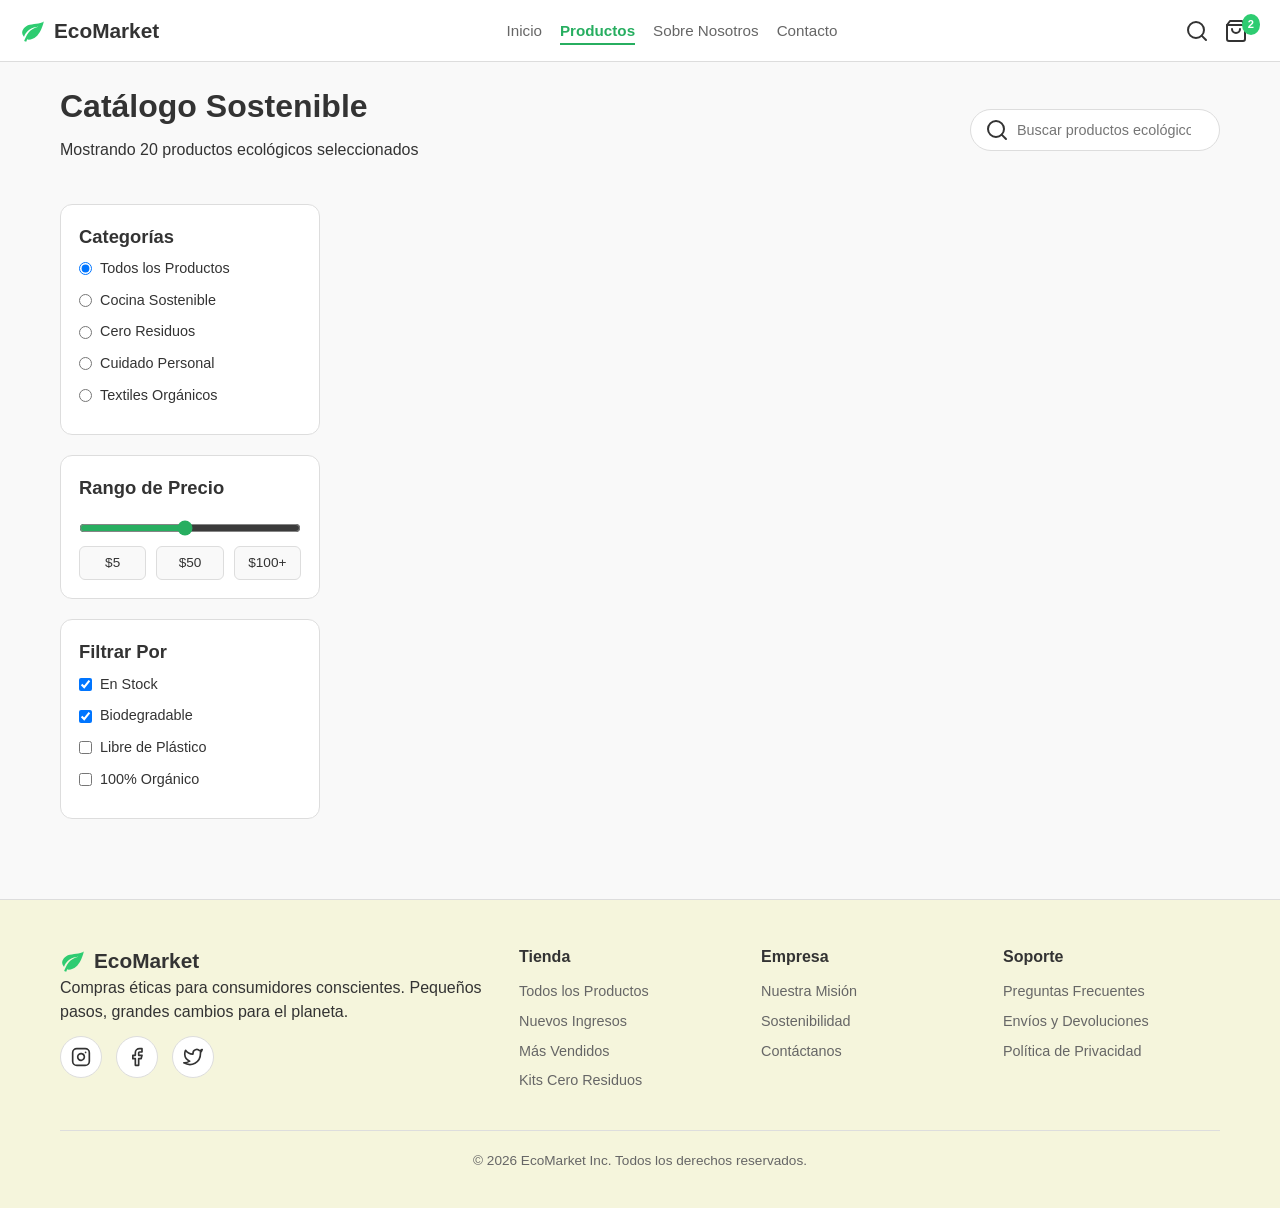
==== views/productos.html @ 3bf59def "feat: add catalog layout with sticky filter sidebar" ====
<!DOCTYPE html>
<html lang="es">
<head>
  <meta charset="UTF-8">
  <meta name="viewport" content="width=device-width, initial-scale=1.0">
  <title>Catálogo de Productos - EcoMarket</title>
  <!-- hojas de estilo -->
  <link rel="stylesheet" href="../css/main.css">
  <link rel="stylesheet" href="../css/layout.css">
  <link rel="stylesheet" href="../css/components.css">
  <link rel="stylesheet" href="../css/animations.css">
</head>
<body>

  <!-- cabecera principal -->
  <header class="cabecera">
    <a href="../index.html" class="logo">
      <img src="../img/icons/hoja.svg" alt="Logo EcoMarket">
      <span>EcoMarket</span>
    </a>

    <!-- menu principal -->
    <nav>
      <ul class="menu">
        <li><a href="../index.html">Inicio</a></li>
        <li><a href="productos.html" class="activo">Productos</a></li>
        <li><a href="sobre-nosotros.html">Sobre Nosotros</a></li>
        <li><a href="contacto.html">Contacto</a></li>
      </ul>
    </nav>

    <!-- iconos de busqueda y carrito -->
    <div class="iconos-nav">
      <a href="productos.html" title="Buscar productos">
        <img src="../img/icons/lupa.svg" alt="Buscar">
      </a>
      <a href="productos.html" class="icono-carrito" title="Ver carrito">
        <img src="../img/icons/carrito.svg" alt="Carrito">
        <span class="contador">2</span>
      </a>
    </div>
  </header>

  <!-- contenido principal del catalogo -->
  <main class="contenedor">

    <!-- barra superior con titulo y buscador -->
    <section class="barra-superior-catalogo">
      <div>
        <h1>Catálogo Sostenible</h1>
        <p>Mostrando 20 productos ecológicos seleccionados</p>
      </div>

      <!-- buscador visual -->
      <div class="buscador">
        <img src="../img/icons/lupa.svg" alt="Buscar">
        <input type="search" placeholder="Buscar productos ecológicos...">
      </div>
    </section>

    <!-- estructura principal con sidebar sticky y grilla -->
    <div class="layout-catalogo">

      <!-- barra lateral de filtros -->
      <aside class="sidebar">

        <!-- filtro por categorias -->
        <div class="bloque-filtro">
          <h3>Categorías</h3>
          <ul class="lista-filtros">
            <li>
              <label>
                <input type="radio" name="categoria" checked>
                <span>Todos los Productos</span>
              </label>
            </li>
            <li>
              <label>
                <input type="radio" name="categoria">
                <span>Cocina Sostenible</span>
              </label>
            </li>
            <li>
              <label>
                <input type="radio" name="categoria">
                <span>Cero Residuos</span>
              </label>
            </li>
            <li>
              <label>
                <input type="radio" name="categoria">
                <span>Cuidado Personal</span>
              </label>
            </li>
            <li>
              <label>
                <input type="radio" name="categoria">
                <span>Textiles Orgánicos</span>
              </label>
            </li>
          </ul>
        </div>

        <!-- filtro por rango de precio -->
        <div class="bloque-filtro">
          <h3>Rango de Precio</h3>
          <input type="range" min="5" max="100" value="50" class="rango-precio">
          <div class="cajas-precio">
            <span>$5</span>
            <span>$50</span>
            <span>$100+</span>
          </div>
        </div>

        <!-- filtro por disponibilidad y sellos -->
        <div class="bloque-filtro">
          <h3>Filtrar Por</h3>
          <ul class="lista-filtros">
            <li>
              <label>
                <input type="checkbox" checked>
                <span>En Stock</span>
              </label>
            </li>
            <li>
              <label>
                <input type="checkbox" checked>
                <span>Biodegradable</span>
              </label>
            </li>
            <li>
              <label>
                <input type="checkbox">
                <span>Libre de Plástico</span>
              </label>
            </li>
            <li>
              <label>
                <input type="checkbox">
                <span>100% Orgánico</span>
              </label>
            </li>
          </ul>
        </div>

      </aside>

      <!-- contenedor de la grilla de productos -->
      <section>
        <div class="grid-catalogo">
          <!-- tarjetas de productos -->
        </div>
      </section>

    </div>

  </main>

  <!-- pie de pagina -->
  <footer class="pie">
    <div class="contenedor">
      <div class="columnas-pie">

        <!-- columna 1 info -->
        <div class="columna-pie">
          <a href="../index.html" class="logo">
            <img src="../img/icons/hoja.svg" alt="Logo EcoMarket">
            <span>EcoMarket</span>
          </a>
          <p>Compras éticas para consumidores conscientes. Pequeños pasos, grandes cambios para el planeta.</p>
          <div class="redes-sociales">
            <a href="https://instagram.com" class="icono-red" target="_blank" rel="noopener">
              <img src="../img/icons/instagram.svg" alt="Instagram">
            </a>
            <a href="https://facebook.com" class="icono-red" target="_blank" rel="noopener">
              <img src="../img/icons/facebook.svg" alt="Facebook">
            </a>
            <a href="https://twitter.com" class="icono-red" target="_blank" rel="noopener">
              <img src="../img/icons/twitter.svg" alt="Twitter">
            </a>
          </div>
        </div>

        <!-- columna 2 tienda -->
        <div class="columna-pie">
          <h3>Tienda</h3>
          <ul>
            <li><a href="productos.html">Todos los Productos</a></li>
            <li><a href="productos.html">Nuevos Ingresos</a></li>
            <li><a href="productos.html">Más Vendidos</a></li>
            <li><a href="productos.html">Kits Cero Residuos</a></li>
          </ul>
        </div>

        <!-- columna 3 empresa -->
        <div class="columna-pie">
          <h3>Empresa</h3>
          <ul>
            <li><a href="sobre-nosotros.html">Nuestra Misión</a></li>
            <li><a href="sobre-nosotros.html">Sostenibilidad</a></li>
            <li><a href="contacto.html">Contáctanos</a></li>
          </ul>
        </div>

        <!-- columna 4 soporte -->
        <div class="columna-pie">
          <h3>Soporte</h3>
          <ul>
            <li><a href="contacto.html">Preguntas Frecuentes</a></li>
            <li><a href="contacto.html">Envíos y Devoluciones</a></li>
            <li><a href="contacto.html">Política de Privacidad</a></li>
          </ul>
        </div>

      </div>

      <div class="derechos">
        <p>&copy; 2026 EcoMarket Inc. Todos los derechos reservados.</p>
      </div>
    </div>
  </footer>

</body>
</html>
---- css/main.css ----
/* colores de la tienda */
:root {
  --verde-claro: #2ecc71;
  --verde-oscuro: #27ae60;
  --beige: #f5f5dc;
  --blanco: #ffffff;
  --gris-fondo: #f9f9f9;
  --gris-borde: #dddddd;
  --gris-texto: #666666;
  --texto: #333333;
  --rojo-error: #e74c3c;
}

/* reset basico */
* {
  margin: 0;
  padding: 0;
  box-sizing: border-box;
}

/* estilos generales del cuerpo */
body {
  font-family: Arial, Helvetica, sans-serif;
  background-color: var(--gris-fondo);
  color: var(--texto);
  line-height: 1.5;
}

/* titulos */
h1 {
  font-size: 2rem;
  margin-bottom: 12px;
  line-height: 1.2;
}

h2 {
  font-size: 1.6rem;
  margin-bottom: 10px;
}

h3 {
  font-size: 1.15rem;
  margin-bottom: 8px;
}

p {
  margin-bottom: 12px;
}

/* enlaces e imagenes */
a {
  text-decoration: none;
  color: inherit;
}

ul {
  list-style: none;
}

img {
  max-width: 100%;
  display: block;
}
---- css/layout.css ----
/* contenedor centrado */
.contenedor {
  max-width: 1200px;
  margin: 0 auto;
  padding: 0 20px;
}

/* cabecera y navegacion */
.cabecera {
  background-color: var(--blanco);
  border-bottom: 1px solid var(--gris-borde);
  padding: 15px 20px;
  display: flex;
  flex-wrap: wrap;
  justify-content: space-between;
  align-items: center;
  gap: 15px;
}

.logo {
  display: flex;
  align-items: center;
  gap: 8px;
  font-size: 1.3rem;
  font-weight: bold;
  color: var(--texto);
}

.logo img {
  width: 26px;
  height: 26px;
}

.menu {
  display: flex;
  flex-wrap: wrap;
  gap: 18px;
}

.menu a {
  font-size: 0.95rem;
  color: var(--gris-texto);
  padding-bottom: 4px;
}

.menu a.activo {
  color: var(--verde-oscuro);
  font-weight: bold;
  border-bottom: 2px solid var(--verde-oscuro);
}

.iconos-nav {
  display: flex;
  align-items: center;
  gap: 15px;
}

.icono-carrito {
  position: relative;
  display: flex;
  align-items: center;
}

.contador {
  background-color: var(--verde-claro);
  color: var(--blanco);
  font-size: 0.7rem;
  font-weight: bold;
  padding: 2px 6px;
  border-radius: 50%;
  margin-left: -6px;
  margin-top: -12px;
}

/* banner principal hero */
.hero {
  background-image: linear-gradient(rgba(0, 0, 0, 0.55), rgba(0, 0, 0, 0.55)), url("../img/hero/hero-inicio.jpg");
  background-size: cover;
  background-position: center;
  color: var(--blanco);
  padding: 70px 20px;
  margin-bottom: 35px;
}

.hero-contenido {
  max-width: 600px;
}

.hero p {
  font-size: 1.05rem;
  margin-bottom: 24px;
  color: #eeeeee;
}

.botones-hero {
  display: flex;
  flex-wrap: wrap;
  gap: 12px;
}

/* secciones generales */
.seccion {
  padding: 35px 0;
}

.encabezado-seccion {
  display: flex;
  flex-wrap: wrap;
  justify-content: space-between;
  align-items: center;
  margin-bottom: 24px;
  gap: 10px;
}

.enlace-ver {
  color: var(--verde-oscuro);
  font-weight: bold;
  font-size: 0.95rem;
}

/* grillas en movil (1 columna por defecto) */
.grid-destacados,
.contenedor-tarjetas {
  display: grid;
  grid-template-columns: 1fr;
  gap: 24px;
  margin-bottom: 40px;
}

.layout-catalogo {
  display: grid;
  grid-template-columns: 1fr;
  gap: 30px;
  padding: 30px 0;
}

.grid-catalogo {
  display: grid;
  grid-template-columns: 1fr;
  gap: 20px;
}

/* secciones de sobre nosotros */
.hero-nosotros {
  background-image: linear-gradient(rgba(0, 0, 0, 0.55), rgba(0, 0, 0, 0.55)), url("../img/hero/hero-nosotros.jpg");
  background-size: cover;
  background-position: center;
  color: var(--blanco);
  text-align: center;
  padding: 80px 20px;
}

.hero-nosotros .contenedor {
  max-width: 650px;
}

.grid-principios {
  display: grid;
  grid-template-columns: 1fr;
  gap: 20px;
  padding: 40px 0;
  text-align: center;
}

/* historia con flexbox en columna para movil */
.fila-historia {
  display: flex;
  flex-direction: column;
  gap: 25px;
  margin-bottom: 45px;
}

.columna-imagen,
.columna-texto {
  flex: 1;
}

.columna-imagen img {
  border-radius: 12px;
  width: 100%;
}

/* estructura de contacto */
.cabecera-contacto {
  text-align: center;
  padding: 40px 20px 20px;
  max-width: 600px;
  margin: 0 auto;
}

.layout-contacto {
  display: grid;
  grid-template-columns: 1fr;
  gap: 30px;
  padding: 20px 0 50px;
}

.grid-datos-contacto {
  display: grid;
  grid-template-columns: 1fr;
  gap: 15px;
  margin: 20px 0;
}

/* pie de pagina */
.pie {
  background-color: var(--beige);
  padding: 45px 20px 25px;
  margin-top: 50px;
  border-top: 1px solid var(--gris-borde);
}

.columnas-pie {
  display: grid;
  grid-template-columns: 1fr;
  gap: 25px;
  margin-bottom: 30px;
}

.columna-pie h3 {
  font-size: 1rem;
  margin-bottom: 12px;
}

.columna-pie ul li {
  margin-bottom: 8px;
  font-size: 0.9rem;
  color: var(--gris-texto);
}

.derechos {
  border-top: 1px solid var(--gris-borde);
  padding-top: 20px;
  text-align: center;
  font-size: 0.85rem;
  color: var(--gris-texto);
}

/* pasa a 2 columnas en tablet */
@media (min-width: 768px) {
  .grid-destacados,
  .contenedor-tarjetas {
    grid-template-columns: repeat(2, 1fr);
  }

  .grid-catalogo {
    grid-template-columns: repeat(2, 1fr);
  }

  .grid-principios {
    grid-template-columns: repeat(2, 1fr);
  }

  .grid-datos-contacto {
    grid-template-columns: repeat(2, 1fr);
  }

  .columnas-pie {
    grid-template-columns: repeat(2, 1fr);
  }
}

/* pasa a 3 y 4 columnas en desktop */
@media (min-width: 1024px) {
  .hero {
    padding: 110px 40px;
  }

  .grid-destacados,
  .contenedor-tarjetas {
    grid-template-columns: repeat(3, 1fr);
  }

  .layout-catalogo {
    grid-template-columns: 260px 1fr;
    align-items: start;
  }

  .sidebar {
    position: sticky;
    top: 20px;
  }

  .grid-catalogo {
    grid-template-columns: repeat(4, 1fr);
  }

  .grid-principios {
    grid-template-columns: repeat(4, 1fr);
  }

  .fila-historia {
    flex-direction: row;
    align-items: center;
    gap: 50px;
  }

  .fila-invertida {
    flex-direction: row-reverse;
  }

  .layout-contacto {
    grid-template-columns: 1fr 1fr;
    align-items: start;
  }

  .columnas-pie {
    grid-template-columns: 2fr 1fr 1fr 1fr;
  }
}
---- css/components.css ----
/* botones reutilizables */
.btn {
  display: inline-block;
  padding: 12px 24px;
  border-radius: 25px;
  font-size: 0.95rem;
  font-weight: bold;
  text-align: center;
  cursor: pointer;
  border: none;
}

.btn-verde {
  background-color: var(--verde-claro);
  color: var(--blanco);
}

.btn-borde {
  background-color: rgba(255, 255, 255, 0.15);
  color: var(--blanco);
  border: 1px solid var(--blanco);
}

.btn-carrito {
  display: block;
  width: 100%;
  padding: 10px;
  background-color: var(--gris-fondo);
  color: var(--texto);
  border: 1px solid var(--gris-borde);
  border-radius: 8px;
  font-weight: bold;
  text-align: center;
  cursor: pointer;
}

/* pastillas de categorias */
.filtros-rapidos {
  display: flex;
  flex-wrap: wrap;
  gap: 10px;
  margin-bottom: 30px;
}

.pastilla {
  padding: 8px 18px;
  border-radius: 20px;
  background-color: var(--blanco);
  border: 1px solid var(--gris-borde);
  font-size: 0.9rem;
  color: var(--texto);
}

.pastilla.activo {
  background-color: var(--verde-claro);
  color: var(--blanco);
  border-color: var(--verde-claro);
}

/* etiquetas y badges */
.etiqueta-hero {
  display: inline-block;
  background-color: rgba(255, 255, 255, 0.2);
  color: var(--blanco);
  padding: 4px 12px;
  border-radius: 15px;
  font-size: 0.8rem;
  margin-bottom: 12px;
}

.badge {
  position: absolute;
  top: 12px;
  left: 12px;
  background-color: var(--verde-claro);
  color: var(--blanco);
  font-size: 0.7rem;
  font-weight: bold;
  padding: 4px 10px;
  border-radius: 12px;
  text-transform: uppercase;
}

.badge.agotado {
  background-color: var(--rojo-error);
}

/* tarjetas de productos */
.card,
.tarjeta {
  background-color: var(--blanco);
  border-radius: 12px;
  border: 1px solid var(--gris-borde);
  overflow: hidden;
  display: flex;
  flex-direction: column;
  justify-content: space-between;
}

.imagen-tarjeta {
  position: relative;
  height: 200px;
  background-color: #eeeeee;
}

.imagen-tarjeta img {
  width: 100%;
  height: 100%;
  object-fit: cover;
}

/* boton de favoritos en la esquina */
.btn-favorito {
  position: absolute;
  top: 12px;
  right: 12px;
  width: 32px;
  height: 32px;
  border-radius: 50%;
  background-color: var(--blanco);
  color: var(--gris-texto);
  display: flex;
  align-items: center;
  justify-content: center;
  font-size: 1rem;
  border: 1px solid var(--gris-borde);
  cursor: pointer;
}

.info-tarjeta {
  padding: 16px;
}

.fila-titulo {
  display: flex;
  justify-content: space-between;
  align-items: center;
  gap: 8px;
  margin-bottom: 6px;
}

.precio {
  color: var(--verde-oscuro);
  font-weight: bold;
  font-size: 1.05rem;
}

.descripcion-corta {
  font-size: 0.85rem;
  color: var(--gris-texto);
  margin-bottom: 14px;
}

/* banner de boletin */
.boletin {
  background-color: var(--verde-claro);
  color: var(--blanco);
  padding: 35px 25px;
  border-radius: 16px;
  margin: 20px 0 40px;
}

.form-boletin {
  display: flex;
  flex-wrap: wrap;
  gap: 10px;
  margin-top: 15px;
  max-width: 480px;
}

.form-boletin input {
  flex: 1;
  min-width: 200px;
  padding: 12px 16px;
  border-radius: 25px;
  border: none;
}

.form-boletin button {
  background-color: var(--blanco);
  color: var(--verde-oscuro);
}

/* buscador y sidebar de filtros */
.barra-superior-catalogo {
  display: flex;
  flex-wrap: wrap;
  justify-content: space-between;
  align-items: center;
  gap: 15px;
  padding-top: 25px;
}

.buscador {
  display: flex;
  align-items: center;
  gap: 8px;
  background-color: var(--blanco);
  border: 1px solid var(--gris-borde);
  padding: 8px 14px;
  border-radius: 25px;
  min-width: 250px;
}

.buscador input {
  border: none;
  outline: none;
  width: 100%;
  font-size: 0.9rem;
}

.sidebar {
  display: flex;
  flex-direction: column;
  gap: 20px;
}

.bloque-filtro {
  background-color: var(--blanco);
  border: 1px solid var(--gris-borde);
  border-radius: 12px;
  padding: 18px;
}

.lista-filtros li {
  margin-bottom: 10px;
  font-size: 0.9rem;
}

.lista-filtros label {
  display: flex;
  align-items: center;
  gap: 8px;
  cursor: pointer;
}

.rango-precio {
  width: 100%;
  margin: 10px 0;
  accent-color: var(--verde-oscuro);
}

.cajas-precio {
  display: flex;
  justify-content: space-between;
  gap: 10px;
  font-size: 0.85rem;
}

.cajas-precio span {
  background-color: var(--gris-fondo);
  border: 1px solid var(--gris-borde);
  padding: 6px 12px;
  border-radius: 6px;
  flex: 1;
  text-align: center;
}

/* paginacion del catalogo */
.paginacion {
  display: flex;
  justify-content: center;
  gap: 8px;
  margin-top: 35px;
}

.pagina {
  padding: 8px 14px;
  background-color: var(--blanco);
  border: 1px solid var(--gris-borde);
  border-radius: 6px;
  font-weight: bold;
  font-size: 0.9rem;
}

.pagina.activo {
  background-color: var(--verde-oscuro);
  color: var(--blanco);
  border-color: var(--verde-oscuro);
}

/* componentes de sobre nosotros */
.item-principio {
  background-color: var(--blanco);
  padding: 20px;
  border-radius: 12px;
  border: 1px solid var(--gris-borde);
}

.icono-principio {
  width: 44px;
  height: 44px;
  background-color: #e8f8f0;
  border-radius: 50%;
  display: flex;
  align-items: center;
  justify-content: center;
  margin: 0 auto 12px;
}

.lista-checks li {
  margin-bottom: 8px;
  font-weight: bold;
  color: var(--verde-oscuro);
}

/* carrusel horizontal de testimonios */
.carrusel-testimonios {
  display: flex;
  gap: 20px;
  overflow-x: auto;
  padding-bottom: 15px;
}

.tarjeta-testimonio {
  min-width: 280px;
  flex: 1;
  background-color: var(--blanco);
  border: 1px solid var(--gris-borde);
  border-radius: 12px;
  padding: 22px;
}

.estrellas {
  color: #f1c40f;
  margin-bottom: 10px;
  font-size: 1.1rem;
}

.autor-testimonio {
  margin-top: 14px;
  font-weight: bold;
  font-size: 0.9rem;
}

.cta-final {
  background-color: #e8f8f0;
  text-align: center;
  padding: 50px 20px;
  border-radius: 16px;
  margin: 40px 0;
}

/* componentes de contacto */
.formulario-contacto {
  background-color: var(--blanco);
  padding: 28px;
  border-radius: 12px;
  border: 1px solid var(--gris-borde);
}

.campo {
  margin-bottom: 18px;
}

.campo label {
  display: block;
  font-weight: bold;
  margin-bottom: 6px;
  font-size: 0.9rem;
}

.campo input,
.campo textarea {
  width: 100%;
  padding: 12px;
  border: 2px solid var(--gris-borde);
  border-radius: 8px;
  font-size: 0.95rem;
  font-family: inherit;
  outline: none;
}

.caja-mapa {
  position: relative;
  border-radius: 12px;
  overflow: hidden;
  border: 1px solid var(--gris-borde);
}

.caja-mapa img {
  width: 100%;
  height: 240px;
  object-fit: cover;
}

.info-mapa {
  position: absolute;
  bottom: 0;
  left: 0;
  right: 0;
  background-color: rgba(0, 0, 0, 0.65);
  color: var(--blanco);
  padding: 15px;
}

.caja-dato {
  background-color: var(--blanco);
  border: 1px solid var(--gris-borde);
  border-radius: 10px;
  padding: 16px;
}

.redes-sociales {
  display: flex;
  gap: 14px;
  margin-top: 12px;
}

.icono-red {
  width: 42px;
  height: 42px;
  background-color: var(--blanco);
  border: 1px solid var(--gris-borde);
  border-radius: 50%;
  display: flex;
  align-items: center;
  justify-content: center;
}

.icono-red img {
  width: 20px;
  height: 20px;
}
---- css/animations.css ----
/* animacion suave al cargar el banner */
@keyframes aparecer {
  from {
    opacity: 0;
    transform: translateY(10px);
  }
  to {
    opacity: 1;
    transform: translateY(0);
  }
}

.hero-contenido {
  animation: aparecer 0.6s ease-out;
}

/* sube la tarjeta al pasar el mouse */
.card,
.tarjeta,
.tarjeta-testimonio {
  transition: transform 0.3s ease, box-shadow 0.3s ease;
}

.card:hover,
.tarjeta:hover,
.tarjeta-testimonio:hover {
  transform: translateY(-5px);
  box-shadow: 0 8px 18px rgba(0, 0, 0, 0.1);
}

/* efectos en botones y enlaces */
.btn,
.btn-carrito,
.pastilla,
.pagina {
  transition: background-color 0.2s ease, color 0.2s ease, transform 0.1s ease;
}

.btn-verde:hover {
  background-color: var(--verde-oscuro);
}

.btn-carrito:hover {
  background-color: var(--verde-claro);
  color: var(--blanco);
  border-color: var(--verde-claro);
}

.btn:active,
.btn-carrito:active {
  transform: scale(0.97);
}

.menu a:hover {
  color: var(--verde-oscuro);
}

/* cambio de color en favoritos sin js usando target y active */
.btn-favorito {
  transition: background-color 0.2s ease, color 0.2s ease, transform 0.2s ease;
}

.btn-favorito:hover {
  border-color: var(--rojo-error);
  color: var(--rojo-error);
}

.btn-favorito:active,
.btn-favorito:target {
  background-color: var(--rojo-error);
  color: var(--blanco);
  border-color: var(--rojo-error);
  transform: scale(1.1);
}

/* validacion del formulario con bordes verde y rojo */
.campo input,
.campo textarea {
  transition: border-color 0.2s ease;
}

.campo input:valid,
.campo textarea:valid {
  border-color: var(--verde-claro);
}

.campo input:invalid:not(:placeholder-shown),
.campo textarea:invalid:not(:placeholder-shown) {
  border-color: var(--rojo-error);
}

/* aumenta iconos de redes sociales al pasar el mouse */
.icono-red {
  transition: transform 0.2s ease, border-color 0.2s ease;
}

.icono-red:hover {
  transform: scale(1.15);
  border-color: var(--verde-oscuro);
}
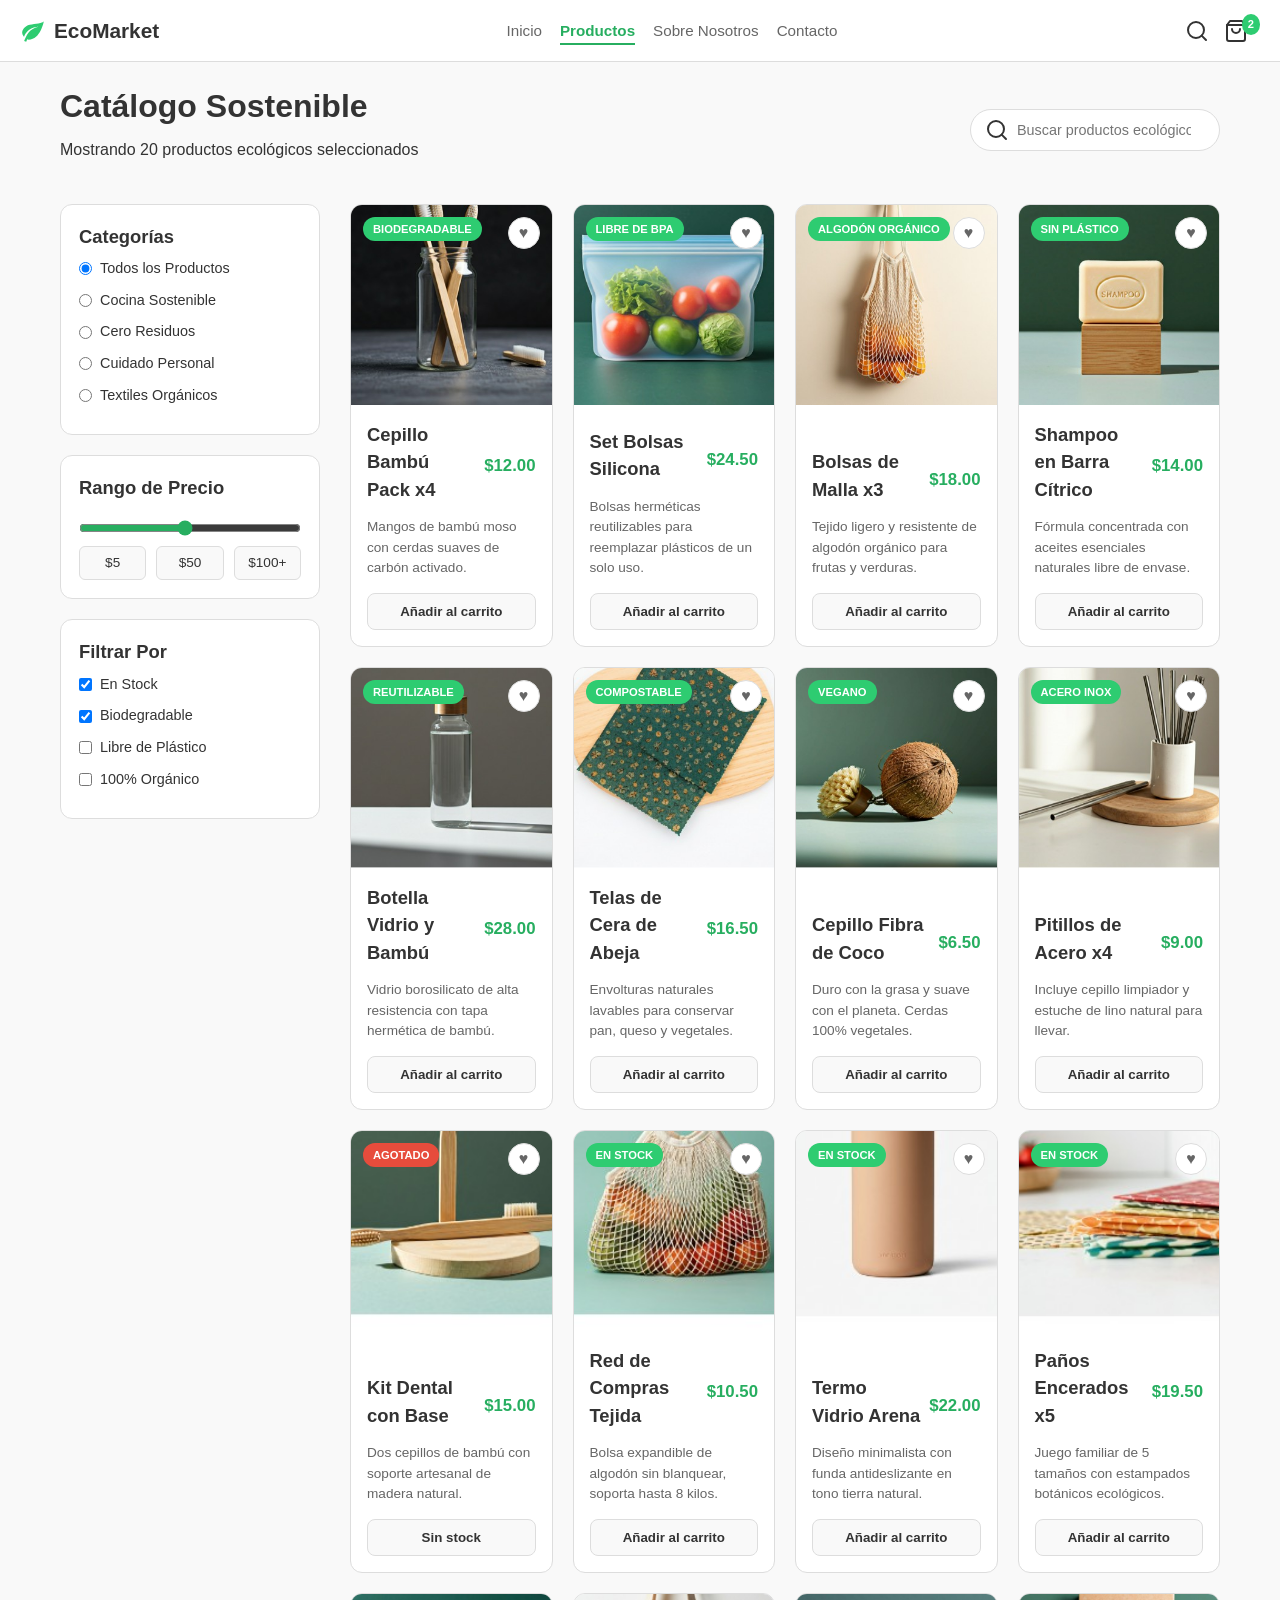
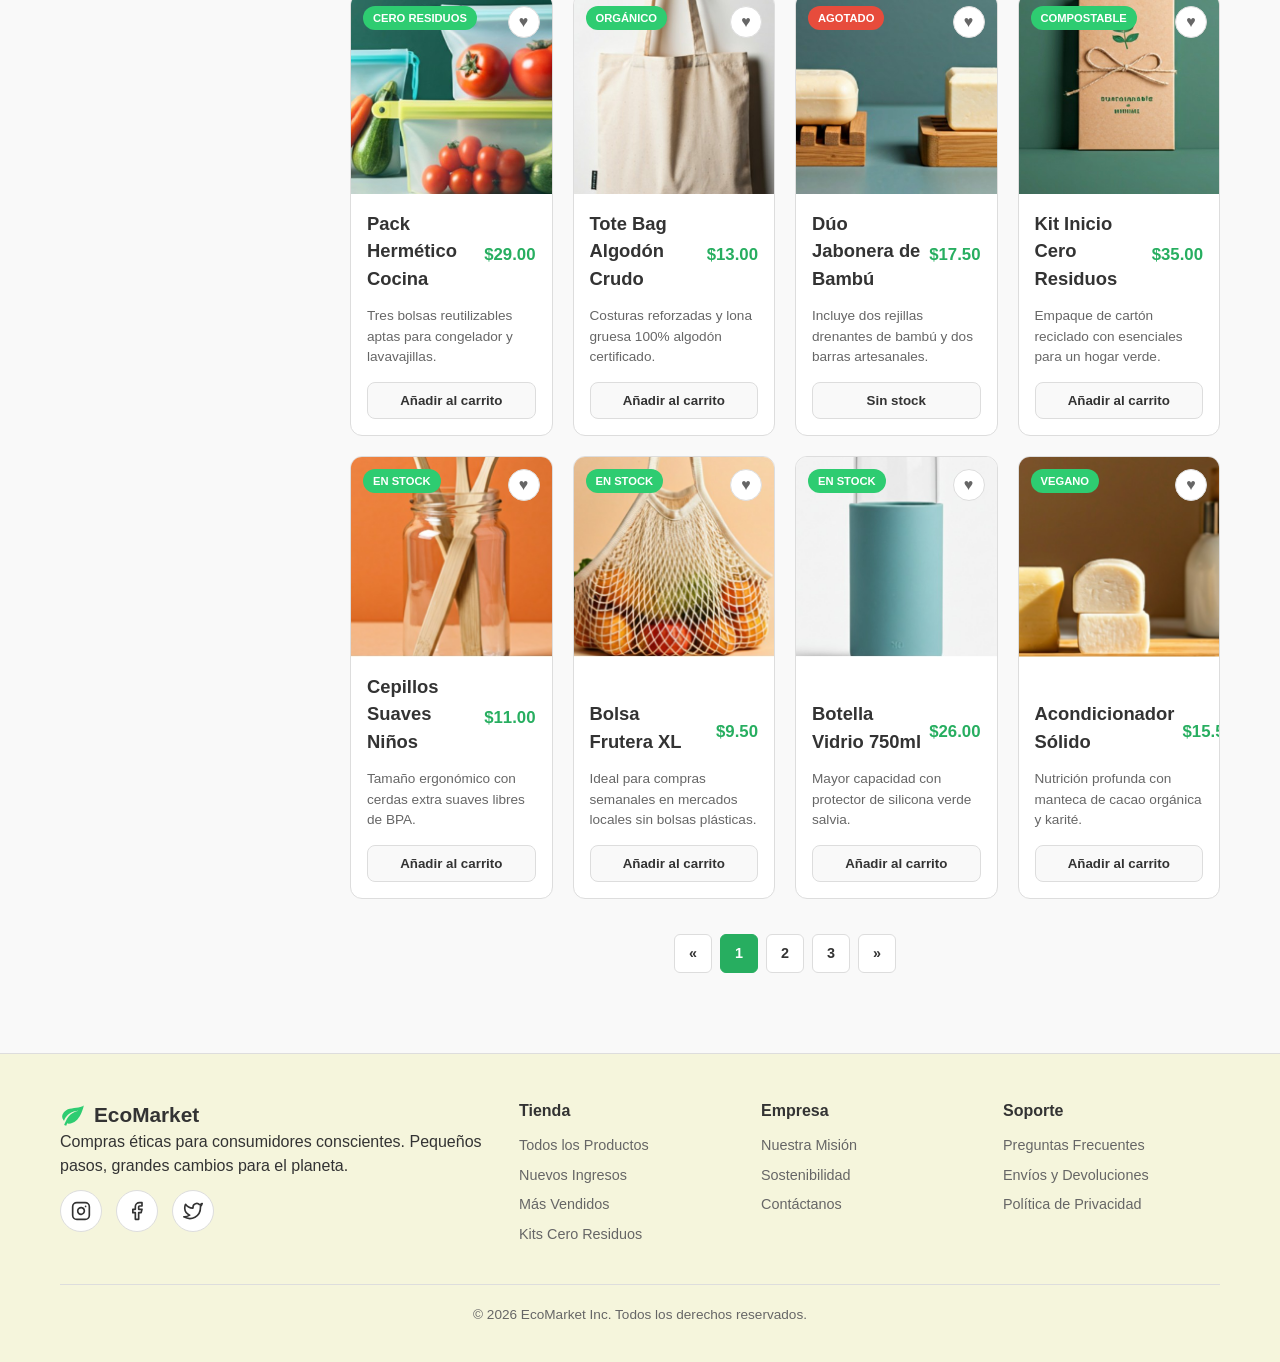
==== commit 5a2ad696: "feat: add 20 product cards grid and visual pagination" ====
--- a/views/productos.html
+++ b/views/productos.html
@@ -145,10 +145,359 @@
 
       </aside>
 
-      <!-- contenedor de la grilla de productos -->
+      <!-- contenedor de la grilla de 20 productos -->
       <section>
         <div class="grid-catalogo">
-          <!-- tarjetas de productos -->
+
+          <!-- producto 1 -->
+          <article class="card tarjeta">
+            <div class="imagen-tarjeta">
+              <span class="badge">Biodegradable</span>
+              <img src="../img/products/cepillo-carbon.jpg" alt="Cepillo de Bambú y Carbón">
+              <a href="#fav-1" id="fav-1" class="btn-favorito" title="Favorito">&hearts;</a>
+            </div>
+            <div class="info-tarjeta">
+              <div class="fila-titulo">
+                <h3>Cepillo Bambú Pack x4</h3>
+                <span class="precio">$12.00</span>
+              </div>
+              <p class="descripcion-corta">Mangos de bambú moso con cerdas suaves de carbón activado.</p>
+              <button type="button" class="btn-carrito">Añadir al carrito</button>
+            </div>
+          </article>
+
+          <!-- producto 2 -->
+          <article class="card tarjeta">
+            <div class="imagen-tarjeta">
+              <span class="badge">Libre de BPA</span>
+              <img src="../img/products/set-silicona.jpg" alt="Set de Silicona Reutilizable">
+              <a href="#fav-2" id="fav-2" class="btn-favorito" title="Favorito">&hearts;</a>
+            </div>
+            <div class="info-tarjeta">
+              <div class="fila-titulo">
+                <h3>Set Bolsas Silicona</h3>
+                <span class="precio">$24.50</span>
+              </div>
+              <p class="descripcion-corta">Bolsas herméticas reutilizables para reemplazar plásticos de un solo uso.</p>
+              <button type="button" class="btn-carrito">Añadir al carrito</button>
+            </div>
+          </article>
+
+          <!-- producto 3 -->
+          <article class="card tarjeta">
+            <div class="imagen-tarjeta">
+              <span class="badge">Algodón Orgánico</span>
+              <img src="../img/products/bolsa-organica.jpg" alt="Bolsas de Malla para Mercado">
+              <a href="#fav-3" id="fav-3" class="btn-favorito" title="Favorito">&hearts;</a>
+            </div>
+            <div class="info-tarjeta">
+              <div class="fila-titulo">
+                <h3>Bolsas de Malla x3</h3>
+                <span class="precio">$18.00</span>
+              </div>
+              <p class="descripcion-corta">Tejido ligero y resistente de algodón orgánico para frutas y verduras.</p>
+              <button type="button" class="btn-carrito">Añadir al carrito</button>
+            </div>
+          </article>
+
+          <!-- producto 4 -->
+          <article class="card tarjeta">
+            <div class="imagen-tarjeta">
+              <span class="badge">Sin Plástico</span>
+              <img src="../img/products/jabon-citrico.jpg" alt="Barra de Shampoo Cítrico">
+              <a href="#fav-4" id="fav-4" class="btn-favorito" title="Favorito">&hearts;</a>
+            </div>
+            <div class="info-tarjeta">
+              <div class="fila-titulo">
+                <h3>Shampoo en Barra Cítrico</h3>
+                <span class="precio">$14.00</span>
+              </div>
+              <p class="descripcion-corta">Fórmula concentrada con aceites esenciales naturales libre de envase.</p>
+              <button type="button" class="btn-carrito">Añadir al carrito</button>
+            </div>
+          </article>
+
+          <!-- producto 5 -->
+          <article class="card tarjeta">
+            <div class="imagen-tarjeta">
+              <span class="badge">Reutilizable</span>
+              <img src="../img/products/botella-bambu.jpg" alt="Botella de Vidrio con Tapa de Bambú">
+              <a href="#fav-5" id="fav-5" class="btn-favorito" title="Favorito">&hearts;</a>
+            </div>
+            <div class="info-tarjeta">
+              <div class="fila-titulo">
+                <h3>Botella Vidrio y Bambú</h3>
+                <span class="precio">$28.00</span>
+              </div>
+              <p class="descripcion-corta">Vidrio borosilicato de alta resistencia con tapa hermética de bambú.</p>
+              <button type="button" class="btn-carrito">Añadir al carrito</button>
+            </div>
+          </article>
+
+          <!-- producto 6 -->
+          <article class="card tarjeta">
+            <div class="imagen-tarjeta">
+              <span class="badge">Compostable</span>
+              <img src="../img/products/tela-cera.jpg" alt="Telas Enceradas para Alimentos">
+              <a href="#fav-6" id="fav-6" class="btn-favorito" title="Favorito">&hearts;</a>
+            </div>
+            <div class="info-tarjeta">
+              <div class="fila-titulo">
+                <h3>Telas de Cera de Abeja</h3>
+                <span class="precio">$16.50</span>
+              </div>
+              <p class="descripcion-corta">Envolturas naturales lavables para conservar pan, queso y vegetales.</p>
+              <button type="button" class="btn-carrito">Añadir al carrito</button>
+            </div>
+          </article>
+
+          <!-- producto 7 -->
+          <article class="card tarjeta">
+            <div class="imagen-tarjeta">
+              <span class="badge">Vegano</span>
+              <img src="../img/products/esponja-coco.jpg" alt="Cepillo y Esponja de Fibra de Coco">
+              <a href="#fav-7" id="fav-7" class="btn-favorito" title="Favorito">&hearts;</a>
+            </div>
+            <div class="info-tarjeta">
+              <div class="fila-titulo">
+                <h3>Cepillo Fibra de Coco</h3>
+                <span class="precio">$6.50</span>
+              </div>
+              <p class="descripcion-corta">Duro con la grasa y suave con el planeta. Cerdas 100% vegetales.</p>
+              <button type="button" class="btn-carrito">Añadir al carrito</button>
+            </div>
+          </article>
+
+          <!-- producto 8 -->
+          <article class="card tarjeta">
+            <div class="imagen-tarjeta">
+              <span class="badge">Acero Inox</span>
+              <img src="../img/products/pitillos-acero.jpg" alt="Pitillos de Acero Inoxidable">
+              <a href="#fav-8" id="fav-8" class="btn-favorito" title="Favorito">&hearts;</a>
+            </div>
+            <div class="info-tarjeta">
+              <div class="fila-titulo">
+                <h3>Pitillos de Acero x4</h3>
+                <span class="precio">$9.00</span>
+              </div>
+              <p class="descripcion-corta">Incluye cepillo limpiador y estuche de lino natural para llevar.</p>
+              <button type="button" class="btn-carrito">Añadir al carrito</button>
+            </div>
+          </article>
+
+          <!-- producto 9 -->
+          <article class="card tarjeta">
+            <div class="imagen-tarjeta">
+              <span class="badge agotado">Agotado</span>
+              <img src="../img/products/cepillo-base.jpg" alt="Cepillo de Bambú con Base">
+              <a href="#fav-9" id="fav-9" class="btn-favorito" title="Favorito">&hearts;</a>
+            </div>
+            <div class="info-tarjeta">
+              <div class="fila-titulo">
+                <h3>Kit Dental con Base</h3>
+                <span class="precio">$15.00</span>
+              </div>
+              <p class="descripcion-corta">Dos cepillos de bambú con soporte artesanal de madera natural.</p>
+              <button type="button" class="btn-carrito">Sin stock</button>
+            </div>
+          </article>
+
+          <!-- producto 10 -->
+          <article class="card tarjeta">
+            <div class="imagen-tarjeta">
+              <span class="badge">En Stock</span>
+              <img src="../img/products/red-compras.jpg" alt="Red de Compras Ecológica">
+              <a href="#fav-10" id="fav-10" class="btn-favorito" title="Favorito">&hearts;</a>
+            </div>
+            <div class="info-tarjeta">
+              <div class="fila-titulo">
+                <h3>Red de Compras Tejida</h3>
+                <span class="precio">$10.50</span>
+              </div>
+              <p class="descripcion-corta">Bolsa expandible de algodón sin blanquear, soporta hasta 8 kilos.</p>
+              <button type="button" class="btn-carrito">Añadir al carrito</button>
+            </div>
+          </article>
+
+          <!-- producto 11 -->
+          <article class="card tarjeta">
+            <div class="imagen-tarjeta">
+              <span class="badge">En Stock</span>
+              <img src="../img/products/termo-eco.jpg" alt="Termo de Vidrio con Funda Arena">
+              <a href="#fav-11" id="fav-11" class="btn-favorito" title="Favorito">&hearts;</a>
+            </div>
+            <div class="info-tarjeta">
+              <div class="fila-titulo">
+                <h3>Termo Vidrio Arena</h3>
+                <span class="precio">$22.00</span>
+              </div>
+              <p class="descripcion-corta">Diseño minimalista con funda antideslizante en tono tierra natural.</p>
+              <button type="button" class="btn-carrito">Añadir al carrito</button>
+            </div>
+          </article>
+
+          <!-- producto 12 -->
+          <article class="card tarjeta">
+            <div class="imagen-tarjeta">
+              <span class="badge">En Stock</span>
+              <img src="../img/products/panos-cera.jpg" alt="Paños Encerados Multiusos">
+              <a href="#fav-12" id="fav-12" class="btn-favorito" title="Favorito">&hearts;</a>
+            </div>
+            <div class="info-tarjeta">
+              <div class="fila-titulo">
+                <h3>Paños Encerados x5</h3>
+                <span class="precio">$19.50</span>
+              </div>
+              <p class="descripcion-corta">Juego familiar de 5 tamaños con estampados botánicos ecológicos.</p>
+              <button type="button" class="btn-carrito">Añadir al carrito</button>
+            </div>
+          </article>
+
+          <!-- producto 13 -->
+          <article class="card tarjeta">
+            <div class="imagen-tarjeta">
+              <span class="badge">Cero Residuos</span>
+              <img src="../img/products/bolsas-hermeticas.jpg" alt="Bolsas Herméticas de Silicona">
+              <a href="#fav-13" id="fav-13" class="btn-favorito" title="Favorito">&hearts;</a>
+            </div>
+            <div class="info-tarjeta">
+              <div class="fila-titulo">
+                <h3>Pack Hermético Cocina</h3>
+                <span class="precio">$29.00</span>
+              </div>
+              <p class="descripcion-corta">Tres bolsas reutilizables aptas para congelador y lavavajillas.</p>
+              <button type="button" class="btn-carrito">Añadir al carrito</button>
+            </div>
+          </article>
+
+          <!-- producto 14 -->
+          <article class="card tarjeta">
+            <div class="imagen-tarjeta">
+              <span class="badge">Orgánico</span>
+              <img src="../img/products/totebag-algodon.jpg" alt="Bolso Tote de Algodón Orgánico">
+              <a href="#fav-14" id="fav-14" class="btn-favorito" title="Favorito">&hearts;</a>
+            </div>
+            <div class="info-tarjeta">
+              <div class="fila-titulo">
+                <h3>Tote Bag Algodón Crudo</h3>
+                <span class="precio">$13.00</span>
+              </div>
+              <p class="descripcion-corta">Costuras reforzadas y lona gruesa 100% algodón certificado.</p>
+              <button type="button" class="btn-carrito">Añadir al carrito</button>
+            </div>
+          </article>
+
+          <!-- producto 15 -->
+          <article class="card tarjeta">
+            <div class="imagen-tarjeta">
+              <span class="badge agotado">Agotado</span>
+              <img src="../img/products/jabonera-bambu.jpg" alt="Jabonera de Bambú con Jabones">
+              <a href="#fav-15" id="fav-15" class="btn-favorito" title="Favorito">&hearts;</a>
+            </div>
+            <div class="info-tarjeta">
+              <div class="fila-titulo">
+                <h3>Dúo Jabonera de Bambú</h3>
+                <span class="precio">$17.50</span>
+              </div>
+              <p class="descripcion-corta">Incluye dos rejillas drenantes de bambú y dos barras artesanales.</p>
+              <button type="button" class="btn-carrito">Sin stock</button>
+            </div>
+          </article>
+
+          <!-- producto 16 -->
+          <article class="card tarjeta">
+            <div class="imagen-tarjeta">
+              <span class="badge">Compostable</span>
+              <img src="../img/products/kit-regalo-eco.jpg" alt="Caja de Regalo Sostenible">
+              <a href="#fav-16" id="fav-16" class="btn-favorito" title="Favorito">&hearts;</a>
+            </div>
+            <div class="info-tarjeta">
+              <div class="fila-titulo">
+                <h3>Kit Inicio Cero Residuos</h3>
+                <span class="precio">$35.00</span>
+              </div>
+              <p class="descripcion-corta">Empaque de cartón reciclado con esenciales para un hogar verde.</p>
+              <button type="button" class="btn-carrito">Añadir al carrito</button>
+            </div>
+          </article>
+
+          <!-- producto 17 -->
+          <article class="card tarjeta">
+            <div class="imagen-tarjeta">
+              <span class="badge">En Stock</span>
+              <img src="../img/products/cepillo-bambu.jpg" alt="Cepillos Familiares de Bambú">
+              <a href="#fav-17" id="fav-17" class="btn-favorito" title="Favorito">&hearts;</a>
+            </div>
+            <div class="info-tarjeta">
+              <div class="fila-titulo">
+                <h3>Cepillos Suaves Niños</h3>
+                <span class="precio">$11.00</span>
+              </div>
+              <p class="descripcion-corta">Tamaño ergonómico con cerdas extra suaves libres de BPA.</p>
+              <button type="button" class="btn-carrito">Añadir al carrito</button>
+            </div>
+          </article>
+
+          <!-- producto 18 -->
+          <article class="card tarjeta">
+            <div class="imagen-tarjeta">
+              <span class="badge">En Stock</span>
+              <img src="../img/products/bolsa-malla.jpg" alt="Bolsa de Malla Frutera">
+              <a href="#fav-18" id="fav-18" class="btn-favorito" title="Favorito">&hearts;</a>
+            </div>
+            <div class="info-tarjeta">
+              <div class="fila-titulo">
+                <h3>Bolsa Frutera XL</h3>
+                <span class="precio">$9.50</span>
+              </div>
+              <p class="descripcion-corta">Ideal para compras semanales en mercados locales sin bolsas plásticas.</p>
+              <button type="button" class="btn-carrito">Añadir al carrito</button>
+            </div>
+          </article>
+
+          <!-- producto 19 -->
+          <article class="card tarjeta">
+            <div class="imagen-tarjeta">
+              <span class="badge">En Stock</span>
+              <img src="../img/products/botella-vidrio.jpg" alt="Botella Deportiva de Vidrio">
+              <a href="#fav-19" id="fav-19" class="btn-favorito" title="Favorito">&hearts;</a>
+            </div>
+            <div class="info-tarjeta">
+              <div class="fila-titulo">
+                <h3>Botella Vidrio 750ml</h3>
+                <span class="precio">$26.00</span>
+              </div>
+              <p class="descripcion-corta">Mayor capacidad con protector de silicona verde salvia.</p>
+              <button type="button" class="btn-carrito">Añadir al carrito</button>
+            </div>
+          </article>
+
+          <!-- producto 20 -->
+          <article class="card tarjeta">
+            <div class="imagen-tarjeta">
+              <span class="badge">Vegano</span>
+              <img src="../img/products/shampoo-solido.jpg" alt="Acondicionador Sólido">
+              <a href="#fav-20" id="fav-20" class="btn-favorito" title="Favorito">&hearts;</a>
+            </div>
+            <div class="info-tarjeta">
+              <div class="fila-titulo">
+                <h3>Acondicionador Sólido</h3>
+                <span class="precio">$15.50</span>
+              </div>
+              <p class="descripcion-corta">Nutrición profunda con manteca de cacao orgánica y karité.</p>
+              <button type="button" class="btn-carrito">Añadir al carrito</button>
+            </div>
+          </article>
+
+        </div>
+
+        <!-- paginacion visual -->
+        <div class="paginacion">
+          <a href="#" class="pagina">&laquo;</a>
+          <a href="#" class="pagina activo">1</a>
+          <a href="#" class="pagina">2</a>
+          <a href="#" class="pagina">3</a>
+          <a href="#" class="pagina">&raquo;</a>
         </div>
       </section>
 
